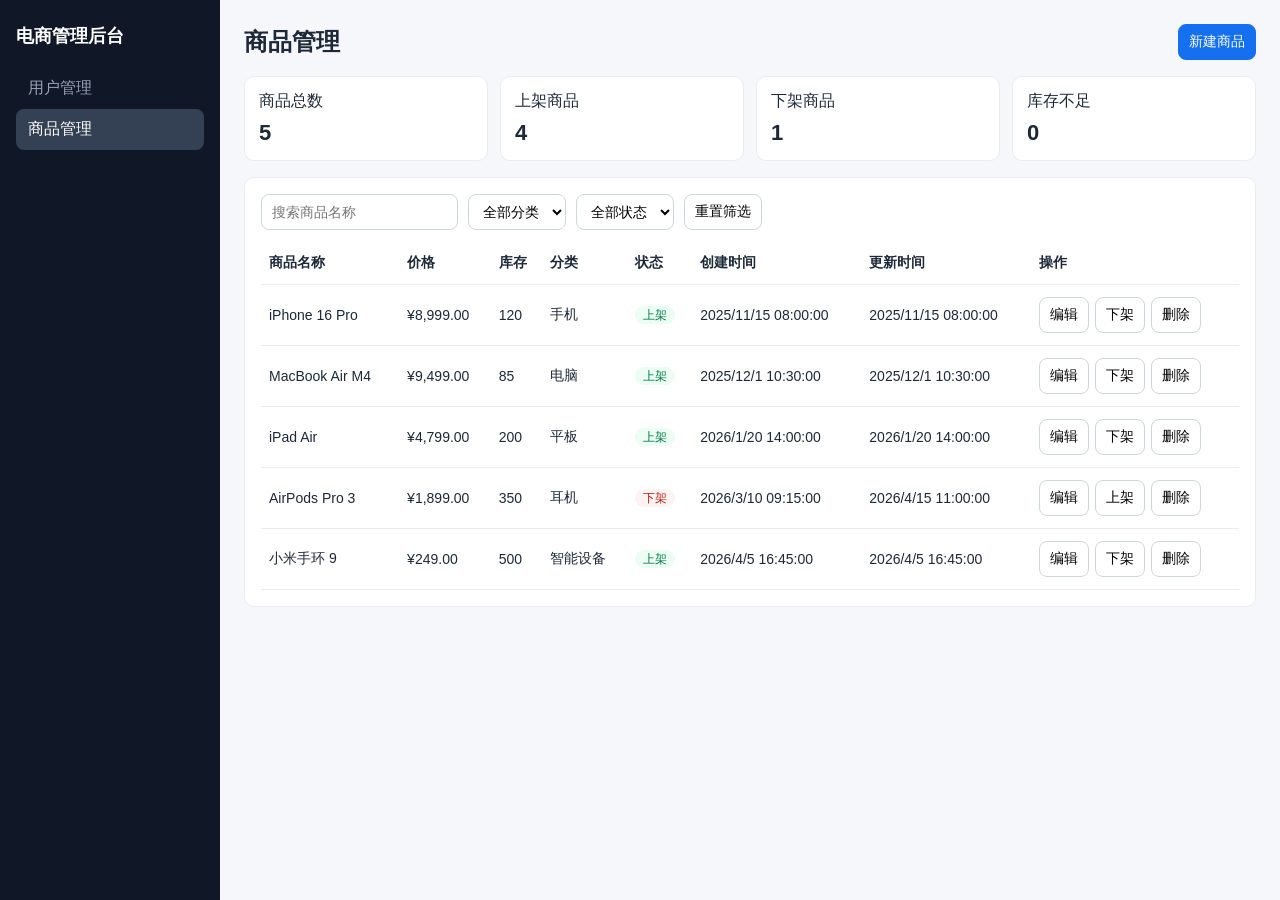
==== products.html @ 67eecd6c "feat(商品管理): 实现商品增删改查基础功能 Co-authored-by: weizhong <>" ====
<!doctype html>
<html lang="zh-CN">
  <head>
    <meta charset="UTF-8" />
    <meta name="viewport" content="width=device-width, initial-scale=1.0" />
    <title>电商管理后台 - 商品管理</title>
    <link rel="stylesheet" href="./styles.css" />
  </head>
  <body>
    <div class="layout">
      <aside class="sidebar">
        <h1>电商管理后台</h1>
        <nav>
          <a href="./index.html">用户管理</a>
          <a class="active" href="./products.html">商品管理</a>
        </nav>
      </aside>
      <main class="content">
        <header class="page-header">
          <h2>商品管理</h2>
          <button id="createProductButton" class="primary">新建商品</button>
        </header>

        <section class="summary" id="summaryCards"></section>

        <section class="card">
          <div class="toolbar">
            <input id="searchInput" type="text" placeholder="搜索商品名称" />
            <select id="categoryFilter">
              <option value="all">全部分类</option>
              <option value="手机">手机</option>
              <option value="电脑">电脑</option>
              <option value="平板">平板</option>
              <option value="耳机">耳机</option>
              <option value="智能设备">智能设备</option>
            </select>
            <select id="statusFilter">
              <option value="all">全部状态</option>
              <option value="on">上架</option>
              <option value="off">下架</option>
            </select>
            <button id="resetFilters">重置筛选</button>
          </div>

          <div class="table-wrapper">
            <table>
              <thead>
                <tr>
                  <th>商品名称</th>
                  <th>价格</th>
                  <th>库存</th>
                  <th>分类</th>
                  <th>状态</th>
                  <th>创建时间</th>
                  <th>更新时间</th>
                  <th>操作</th>
                </tr>
              </thead>
              <tbody id="productTableBody"></tbody>
            </table>
          </div>
        </section>
      </main>
    </div>

    <dialog id="productDialog">
      <form id="productForm" method="dialog">
        <h3 id="dialogTitle">新建商品</h3>
        <input type="hidden" id="editingProductId" />

        <label>商品名称<input id="nameInput" required minlength="2" maxlength="50" /></label>
        <label>价格<input id="priceInput" required type="number" min="0" step="0.01" /></label>
        <label>库存<input id="stockInput" required type="number" min="0" step="1" /></label>
        <label>
          分类
          <select id="categoryInput" required>
            <option value="手机">手机</option>
            <option value="电脑">电脑</option>
            <option value="平板">平板</option>
            <option value="耳机">耳机</option>
            <option value="智能设备">智能设备</option>
          </select>
        </label>
        <label>
          状态
          <select id="statusInput" required>
            <option value="on">上架</option>
            <option value="off">下架</option>
          </select>
        </label>

        <menu>
          <button type="button" id="cancelDialogButton">取消</button>
          <button class="primary" type="submit">保存</button>
        </menu>
      </form>
    </dialog>

    <script src="./products.js"></script>
  </body>
</html>
---- styles.css ----
:root {
  color-scheme: light;
  font-family: "PingFang SC", "Microsoft YaHei", Arial, sans-serif;
}

* {
  box-sizing: border-box;
}

body {
  margin: 0;
  background: #f5f7fb;
  color: #1d2939;
}

.layout {
  display: grid;
  grid-template-columns: 220px 1fr;
  min-height: 100vh;
}

.sidebar {
  background: #101828;
  color: #fff;
  padding: 24px 16px;
}

.sidebar h1 {
  font-size: 18px;
  margin: 0 0 20px;
}

.sidebar nav a {
  display: block;
  color: #98a2b3;
  text-decoration: none;
  padding: 10px 12px;
  border-radius: 8px;
}

.sidebar nav a.active {
  background: #344054;
  color: #fff;
}

.content {
  padding: 24px;
}

.page-header {
  display: flex;
  justify-content: space-between;
  align-items: center;
  margin-bottom: 16px;
}

h2 {
  margin: 0;
}

.summary {
  display: grid;
  grid-template-columns: repeat(4, minmax(120px, 1fr));
  gap: 12px;
  margin-bottom: 16px;
}

.summary-item,
.card {
  background: #fff;
  border-radius: 10px;
  border: 1px solid #eaecf0;
}

.summary-item {
  padding: 14px;
}

.summary-item strong {
  display: block;
  font-size: 22px;
  margin-top: 8px;
}

.card {
  padding: 16px;
}

.toolbar {
  display: flex;
  gap: 10px;
  margin-bottom: 12px;
  flex-wrap: wrap;
}

input,
select,
button {
  border: 1px solid #d0d5dd;
  border-radius: 8px;
  padding: 8px 10px;
  font-size: 14px;
}

input,
select {
  background: #fff;
}

button {
  cursor: pointer;
  background: #fff;
}

button.primary {
  background: #1570ef;
  color: #fff;
  border-color: #1570ef;
}

.table-wrapper {
  overflow-x: auto;
}

table {
  width: 100%;
  border-collapse: collapse;
  min-width: 920px;
}

th,
td {
  padding: 12px 8px;
  border-bottom: 1px solid #eaecf0;
  text-align: left;
  font-size: 14px;
}

.status {
  border-radius: 999px;
  padding: 2px 8px;
  font-size: 12px;
}

.status.active {
  background: #ecfdf3;
  color: #027a48;
}

.status.disabled {
  background: #fef3f2;
  color: #b42318;
}

.actions {
  display: flex;
  gap: 6px;
}

dialog {
  border: none;
  border-radius: 12px;
  padding: 0;
}

dialog::backdrop {
  background: rgba(0, 0, 0, 0.4);
}

form {
  padding: 16px;
  width: 340px;
  display: grid;
  gap: 10px;
}

form h3 {
  margin: 0 0 8px;
}

label {
  display: grid;
  gap: 4px;
  font-size: 13px;
}

menu {
  margin: 8px 0 0;
  padding: 0;
  display: flex;
  justify-content: end;
  gap: 8px;
}

.status.on {
  background: #ecfdf3;
  color: #027a48;
}

.status.off {
  background: #fef3f2;
  color: #b42318;
}

.low-stock {
  color: #b42318;
  font-weight: 600;
}
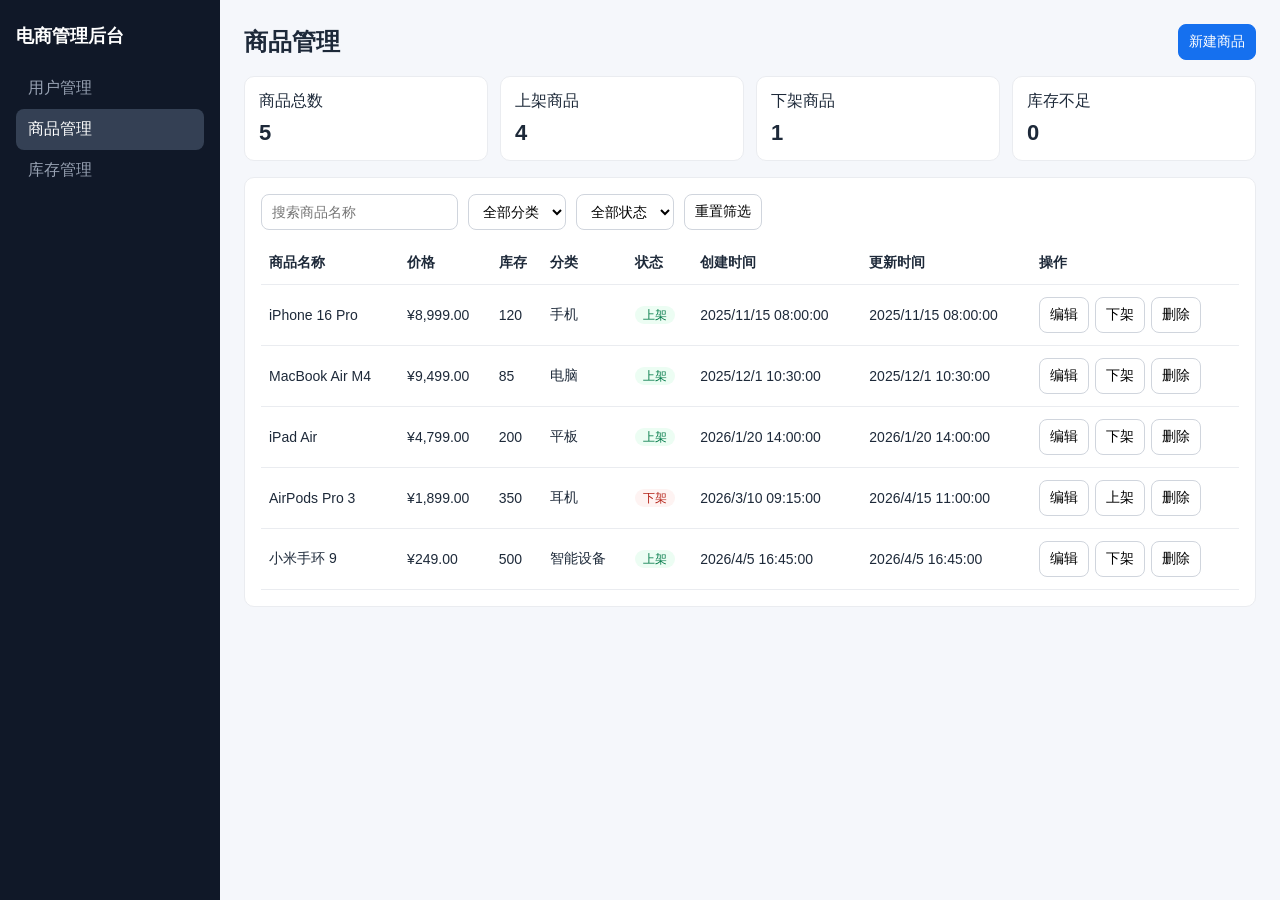
==== commit 1173f564: "feat(inventory): 实现库存管理模块的增删改查界面 Co-authored-by: weizhong <>" ====
--- a/products.html
+++ b/products.html
@@ -13,6 +13,7 @@
         <nav>
           <a href="./index.html">用户管理</a>
           <a class="active" href="./products.html">商品管理</a>
+          <a href="./inventory.html">库存管理</a>
         </nav>
       </aside>
       <main class="content">
--- a/styles.css
+++ b/styles.css
@@ -192,12 +192,14 @@
   gap: 8px;
 }
 
-.status.on {
+.status.on,
+.status.in {
   background: #ecfdf3;
   color: #027a48;
 }
 
-.status.off {
+.status.off,
+.status.out {
   background: #fef3f2;
   color: #b42318;
 }
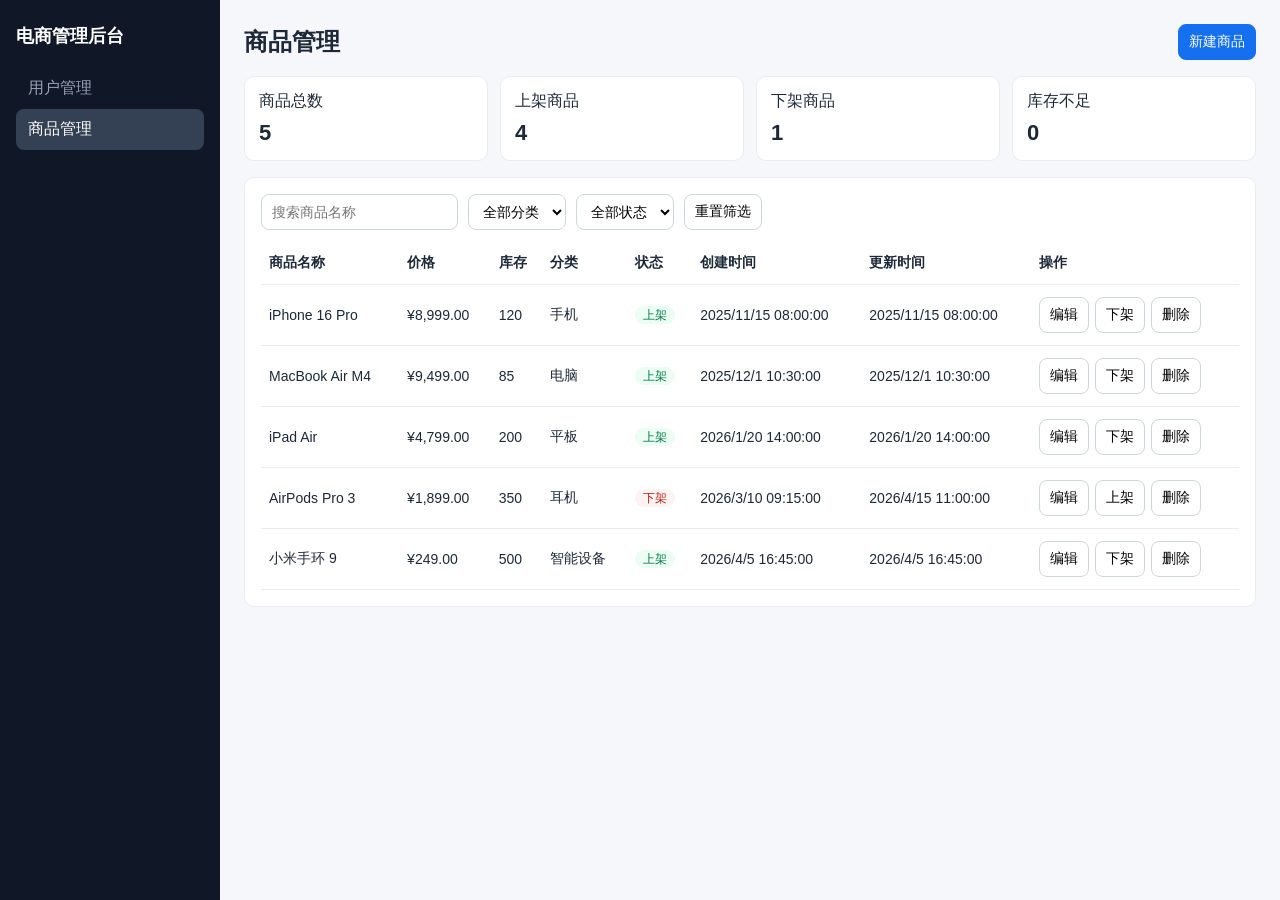
==== commit 8b7fb331: "Merge 67eecd6cf4c09421c6f28c9c40139b4d05e91028 into c09f06e91d18208ba199dd8320611cb98ef8fd4e" ====
--- a/products.html
+++ b/products.html
@@ -13,7 +13,6 @@
         <nav>
           <a href="./index.html">用户管理</a>
           <a class="active" href="./products.html">商品管理</a>
-          <a href="./inventory.html">库存管理</a>
         </nav>
       </aside>
       <main class="content">
--- a/styles.css
+++ b/styles.css
@@ -192,14 +192,12 @@
   gap: 8px;
 }
 
-.status.on,
-.status.in {
+.status.on {
   background: #ecfdf3;
   color: #027a48;
 }
 
-.status.off,
-.status.out {
+.status.off {
   background: #fef3f2;
   color: #b42318;
 }
